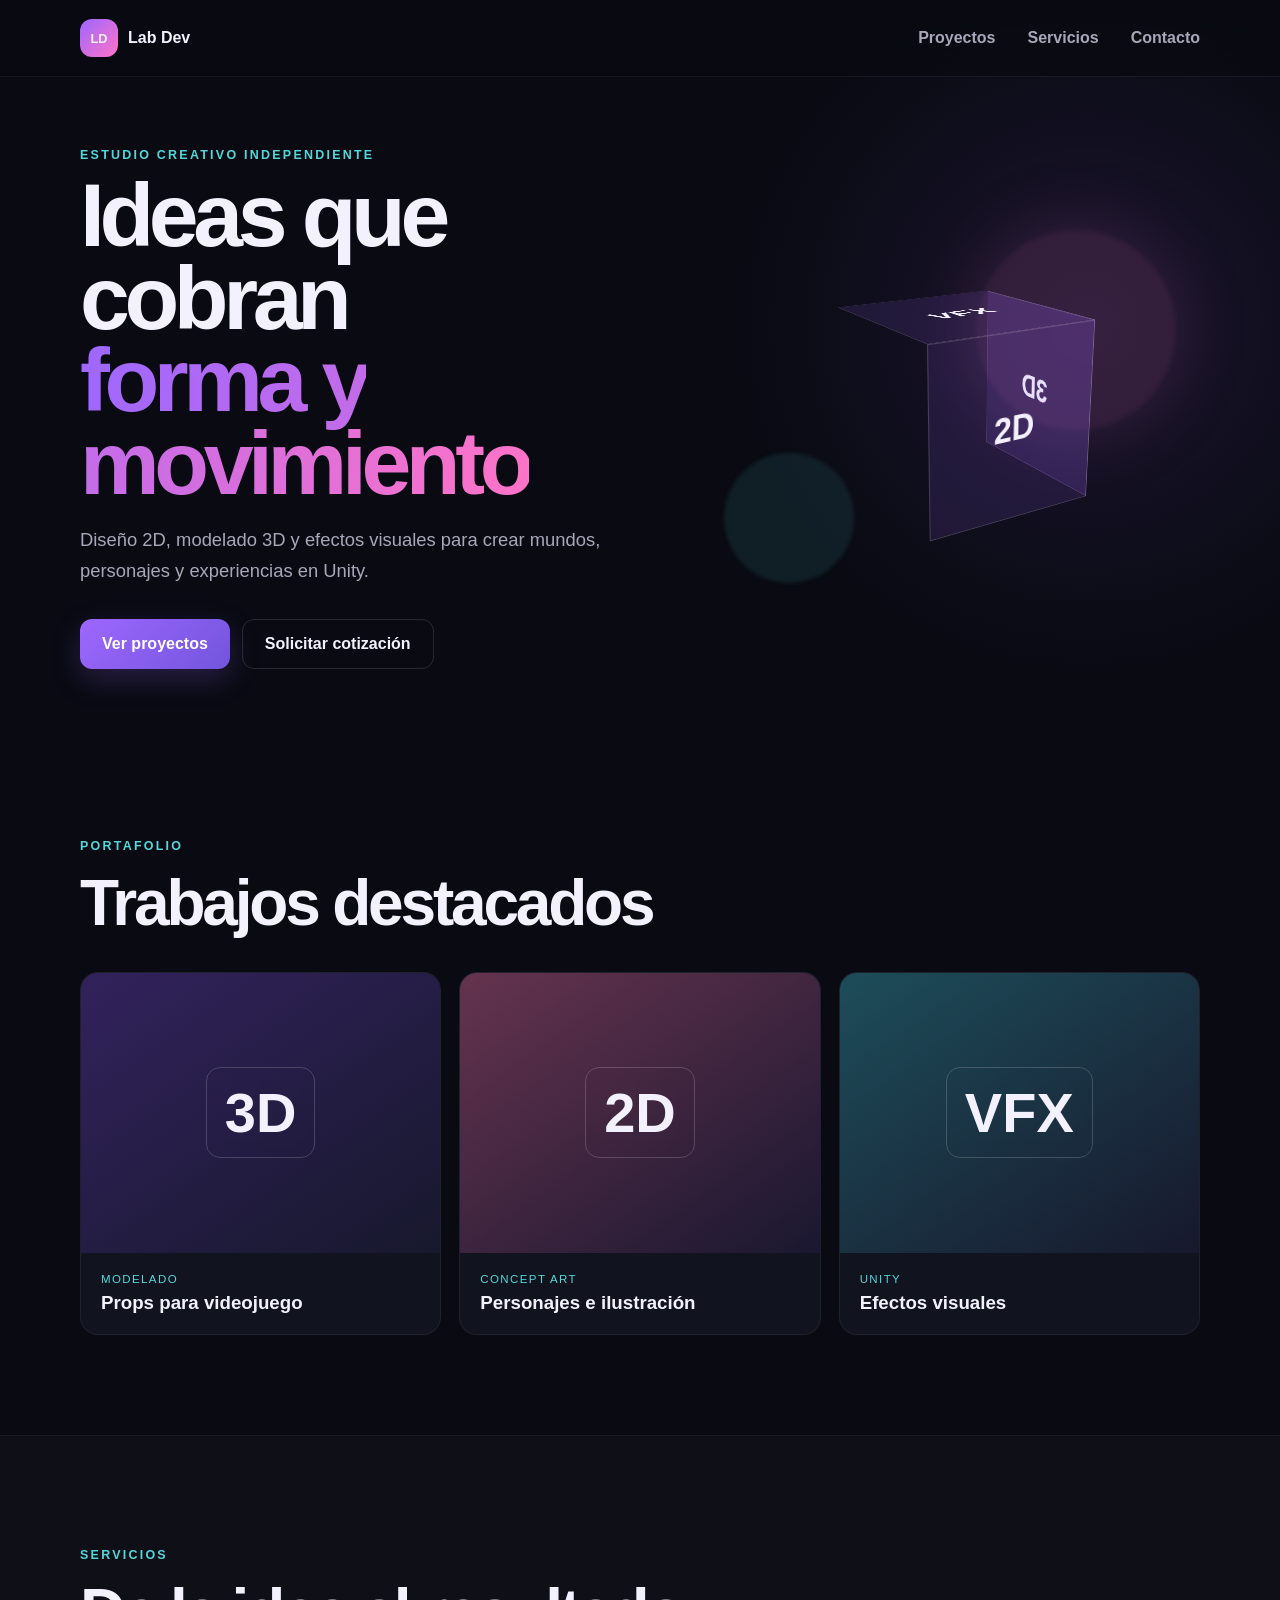
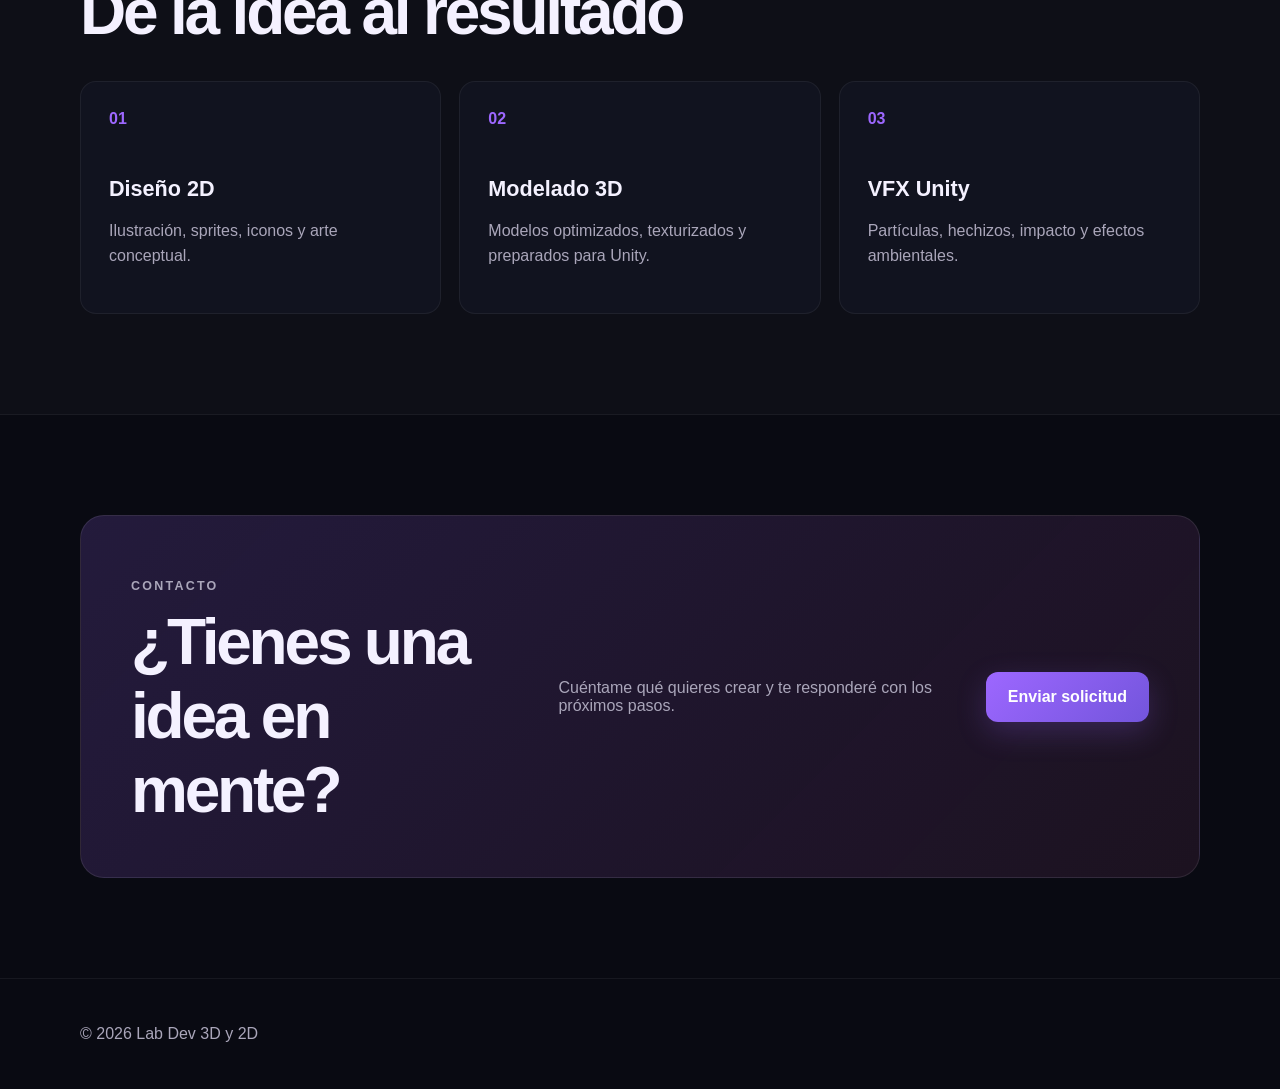
==== index.html @ 8b444a2e "Crear la primera versión del portafolio Lab Dev 3D y 2D" ====
<!doctype html>
<html lang="es">
<head>
  <meta charset="UTF-8">
  <meta name="viewport" content="width=device-width, initial-scale=1.0">
  <meta name="description" content="Lab Dev 3D y 2D — diseño, ilustración y efectos visuales para videojuegos.">
  <title>Lab Dev 3D y 2D</title>
  <link rel="stylesheet" href="styles.css">
</head>
<body>
  <header class="header">
    <nav class="nav container" aria-label="Navegación principal">
      <a class="brand" href="#inicio" aria-label="Ir al inicio">
        <span class="brand-mark">LD</span>
        <span>Lab Dev</span>
      </a>
      <button class="menu-toggle" type="button" aria-label="Abrir menú" aria-expanded="false">☰</button>
      <div class="nav-links">
        <a href="#proyectos">Proyectos</a>
        <a href="#servicios">Servicios</a>
        <a href="#contacto">Contacto</a>
      </div>
    </nav>
  </header>

  <main>
    <section class="hero container" id="inicio">
      <div class="hero-copy">
        <p class="eyebrow">Estudio creativo independiente</p>
        <h1>Ideas que cobran<br><span>forma y movimiento</span></h1>
        <p class="hero-text">Diseño 2D, modelado 3D y efectos visuales para crear mundos, personajes y experiencias en Unity.</p>
        <div class="hero-actions">
          <a class="button button-primary" href="#proyectos">Ver proyectos</a>
          <a class="button button-secondary" href="#contacto">Solicitar cotización</a>
        </div>
      </div>
      <div class="hero-art" aria-label="Representación visual del estudio">
        <div class="orb orb-one"></div>
        <div class="orb orb-two"></div>
        <div class="cube">
          <div class="cube-face cube-front">2D</div>
          <div class="cube-face cube-right">3D</div>
          <div class="cube-face cube-top">VFX</div>
        </div>
      </div>
    </section>

    <section class="section container" id="proyectos">
      <div class="section-heading">
        <div>
          <p class="eyebrow">Portafolio</p>
          <h2>Trabajos destacados</h2>
        </div>
      </div>
      <div class="project-grid">
        <article class="project-card">
          <div class="project-preview preview-3d"><span>3D</span></div>
          <div class="project-info"><p>Modelado</p><h3>Props para videojuego</h3></div>
        </article>
        <article class="project-card">
          <div class="project-preview preview-2d"><span>2D</span></div>
          <div class="project-info"><p>Concept art</p><h3>Personajes e ilustración</h3></div>
        </article>
        <article class="project-card">
          <div class="project-preview preview-vfx"><span>VFX</span></div>
          <div class="project-info"><p>Unity</p><h3>Efectos visuales</h3></div>
        </article>
      </div>
    </section>

    <section class="section services" id="servicios">
      <div class="container">
        <div class="section-heading">
          <div><p class="eyebrow">Servicios</p><h2>De la idea al resultado</h2></div>
        </div>
        <div class="service-grid">
          <article><span>01</span><h3>Diseño 2D</h3><p>Ilustración, sprites, iconos y arte conceptual.</p></article>
          <article><span>02</span><h3>Modelado 3D</h3><p>Modelos optimizados, texturizados y preparados para Unity.</p></article>
          <article><span>03</span><h3>VFX Unity</h3><p>Partículas, hechizos, impacto y efectos ambientales.</p></article>
        </div>
      </div>
    </section>

    <section class="section container" id="contacto">
      <div class="contact-panel">
        <div><p class="eyebrow">Contacto</p><h2>¿Tienes una idea en mente?</h2></div>
        <p>Cuéntame qué quieres crear y te responderé con los próximos pasos.</p>
        <a class="button button-primary" href="mailto:contacto@labdev.com">Enviar solicitud</a>
      </div>
    </section>
  </main>

  <footer class="footer">
    <div class="container"><p>© <span id="year"></span> Lab Dev 3D y 2D</p></div>
  </footer>
  <script src="script.js"></script>
</body>
</html>
---- styles.css ----
:root {
  --bg: #090a12;
  --surface: #11131f;
  --text: #f4f1ff;
  --muted: #aaa6ba;
  --purple: #9d67ff;
  --pink: #ff73c7;
  --cyan: #54d7da;
}

* { box-sizing: border-box; }
html { scroll-behavior: smooth; }
body {
  margin: 0;
  font-family: Inter, Arial, sans-serif;
  color: var(--text);
  background:
    radial-gradient(circle at 85% 12%, rgba(157, 103, 255, .12), transparent 22rem),
    var(--bg);
}
.container { width: min(1120px, calc(100% - 40px)); margin-inline: auto; }
.header { position: sticky; top: 0; z-index: 20; backdrop-filter: blur(14px); background: rgba(9, 10, 18, .82); border-bottom: 1px solid rgba(255,255,255,.06); }
.nav { height: 76px; display: flex; align-items: center; justify-content: space-between; }
.brand { display: flex; align-items: center; gap: 10px; color: var(--text); text-decoration: none; font-weight: 800; }
.brand-mark { display:grid; place-items:center; width:38px; height:38px; border-radius:12px; background:linear-gradient(135deg,var(--purple),var(--pink)); font-size:.8rem; }
.nav-links { display: flex; gap: 32px; }
.nav-links a { color: var(--muted); text-decoration: none; font-weight: 700; }
.nav-links a:hover { color: var(--text); }
.menu-toggle { display:none; border:0; background:none; color:white; font-size:1.5rem; }
.hero { min-height: 650px; display:grid; grid-template-columns: 1.15fr .85fr; align-items:center; }
.eyebrow { color: var(--cyan); font-size:.78rem; text-transform:uppercase; letter-spacing:.18em; font-weight:800; }
h1 { margin:12px 0 20px; font-size:clamp(3.2rem,7vw,6.6rem); line-height:.92; letter-spacing:-.06em; }
h1 span { color:transparent; background:linear-gradient(100deg,var(--purple),var(--pink)); background-clip:text; }
.hero-text { max-width:580px; color:var(--muted); font-size:1.15rem; line-height:1.7; }
.hero-actions { display:flex; gap:12px; margin-top:32px; }
.button { display:inline-flex; justify-content:center; align-items:center; min-height:50px; padding:0 22px; border-radius:12px; text-decoration:none; font-weight:800; }
.button-primary { color:white; background:linear-gradient(135deg,var(--purple),#7355dc); box-shadow:0 10px 30px rgba(157,103,255,.22); }
.button-secondary { color:var(--text); border:1px solid rgba(255,255,255,.12); }
.hero-art { position:relative; height:430px; perspective:800px; }
.cube { position:absolute; width:180px; height:180px; left:50%; top:50%; transform-style:preserve-3d; transform:translate(-50%,-50%) rotateX(-18deg) rotateY(32deg); }
.cube-face { position:absolute; inset:0; display:grid; place-items:center; font-size:2.2rem; font-weight:900; border:1px solid rgba(255,255,255,.16); background:rgba(157,103,255,.12); }
.cube-front { transform:translateZ(90px); }
.cube-right { transform:rotateY(90deg) translateZ(90px); }
.cube-top { transform:rotateX(90deg) translateZ(90px); }
.orb { position:absolute; border-radius:50%; filter:blur(2px); }
.orb-one { width:200px; height:200px; right:5%; top:10%; background:rgba(255,115,199,.12); box-shadow:0 0 80px rgba(255,115,199,.15); }
.orb-two { width:130px; height:130px; left:0; bottom:8%; background:rgba(84,215,218,.10); }
.section { padding-block:100px; }
.section-heading { display:flex; justify-content:space-between; align-items:end; margin-bottom:32px; }
.section-heading h2, .contact-panel h2 { margin:8px 0 0; font-size:clamp(2.2rem,5vw,4.2rem); letter-spacing:-.05em; }
.project-grid { display:grid; grid-template-columns:repeat(3,1fr); gap:18px; }
.project-card { overflow:hidden; border-radius:18px; background:var(--surface); border:1px solid rgba(255,255,255,.06); }
.project-preview { height:280px; display:grid; place-items:center; font-size:3.5rem; font-weight:900; }
.project-preview span { padding:12px 18px; border:1px solid rgba(255,255,255,.18); border-radius:14px; backdrop-filter:blur(8px); }
.preview-3d { background:linear-gradient(145deg,#32225c,#17182d); }
.preview-2d { background:linear-gradient(145deg,#65334e,#1a1730); }
.preview-vfx { background:linear-gradient(145deg,#1d4d59,#17182d); }
.project-info { padding:20px; }
.project-info p { margin:0 0 7px; color:var(--cyan); text-transform:uppercase; letter-spacing:.12em; font-size:.72rem; }
.project-info h3 { margin:0; }
.services { background:rgba(255,255,255,.018); border-block:1px solid rgba(255,255,255,.05); }
.service-grid { display:grid; grid-template-columns:repeat(3,1fr); gap:18px; }
.service-grid article { padding:28px; border-radius:16px; background:var(--surface); border:1px solid rgba(255,255,255,.06); }
.service-grid span { color:var(--purple); font-weight:900; }
.service-grid h3 { margin:48px 0 10px; font-size:1.35rem; }
.service-grid p { color:var(--muted); line-height:1.6; }
.contact-panel { display:grid; grid-template-columns:1fr 1fr auto; gap:30px; align-items:center; padding:50px; border-radius:24px; background:linear-gradient(135deg,rgba(157,103,255,.18),rgba(255,115,199,.08)); border:1px solid rgba(255,255,255,.09); }
.contact-panel p { color:var(--muted); }
.footer { border-top:1px solid rgba(255,255,255,.06); color:var(--muted); padding:30px 0; }

@media (max-width: 800px) {
  .menu-toggle { display:block; }
  .nav-links { display:none; position:absolute; top:76px; left:20px; right:20px; flex-direction:column; gap:0; padding:10px; background:#11131f; border-radius:14px; }
  .nav-links.open { display:flex; }
  .nav-links a { padding:14px; }
  .hero { grid-template-columns:1fr; padding-top:70px; }
  .hero-art { height:380px; }
  .project-grid, .service-grid { grid-template-columns:1fr; }
  .contact-panel { grid-template-columns:1fr; }
}
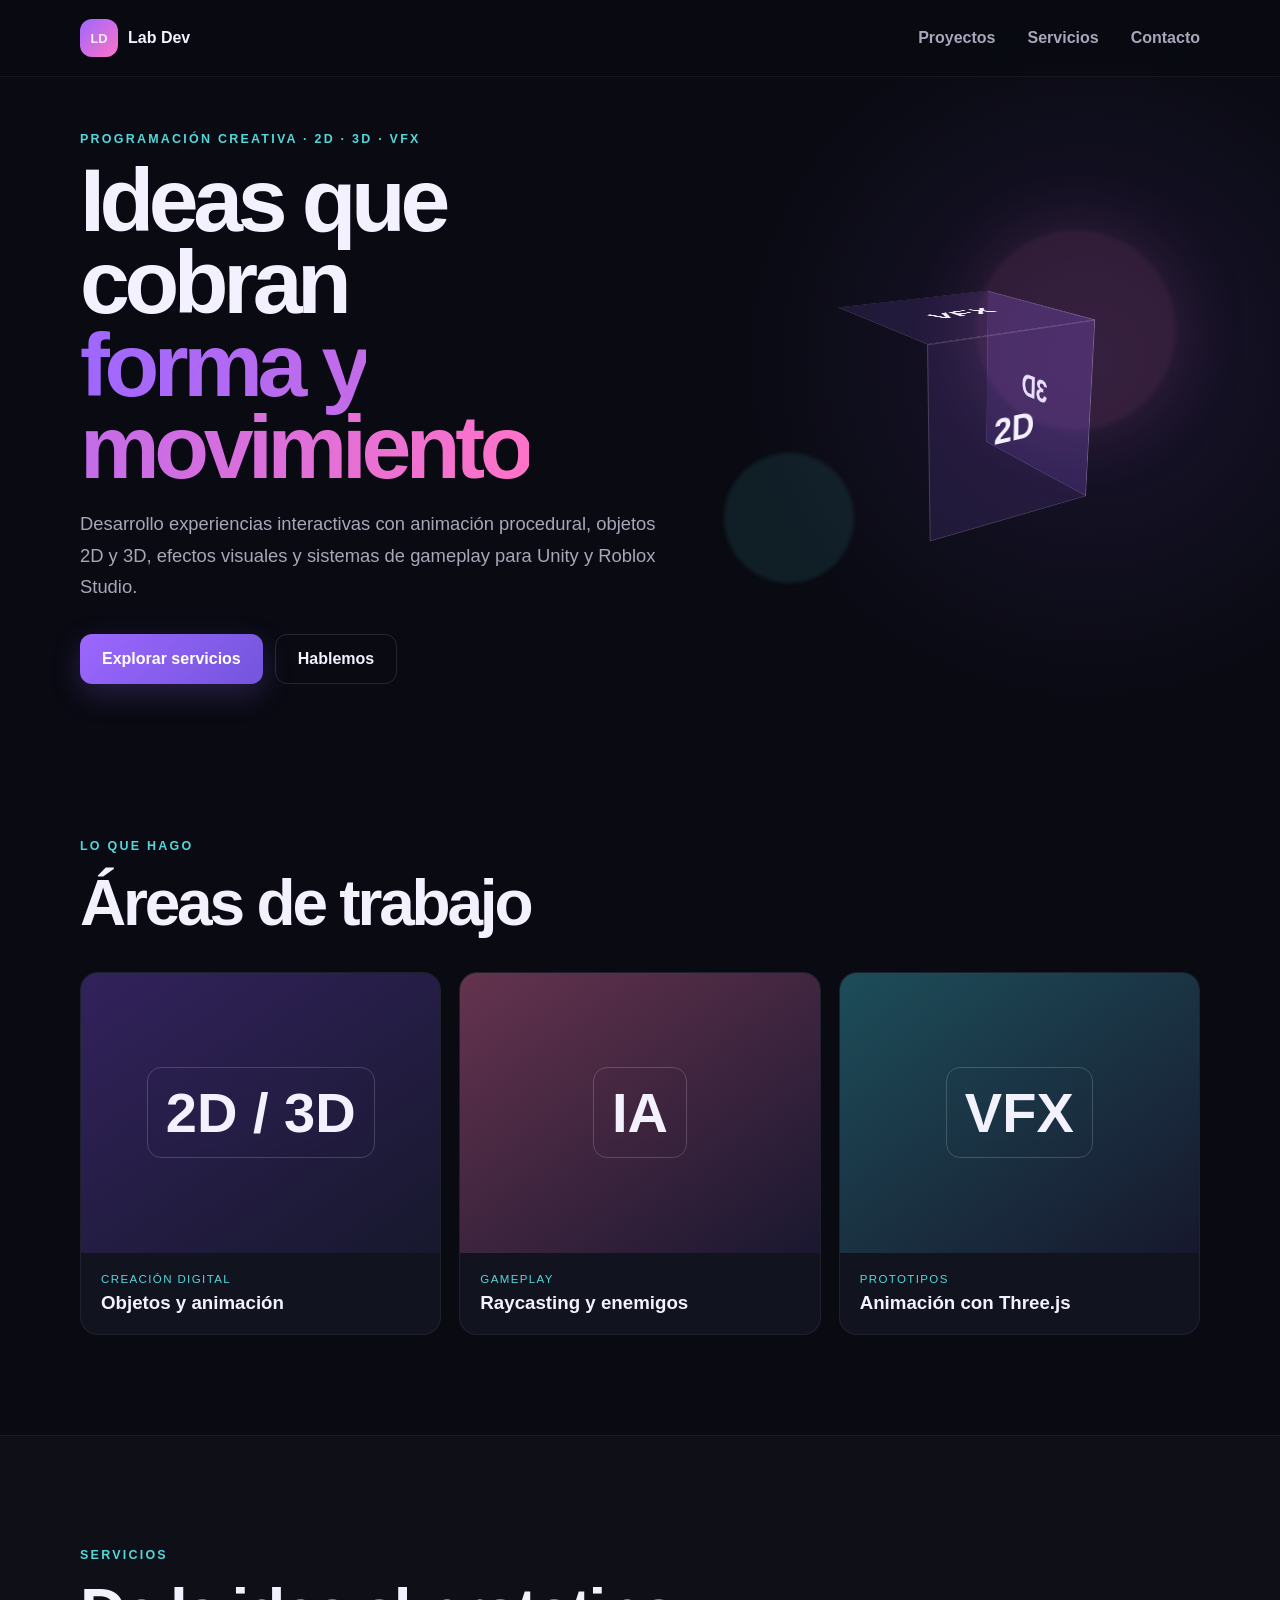
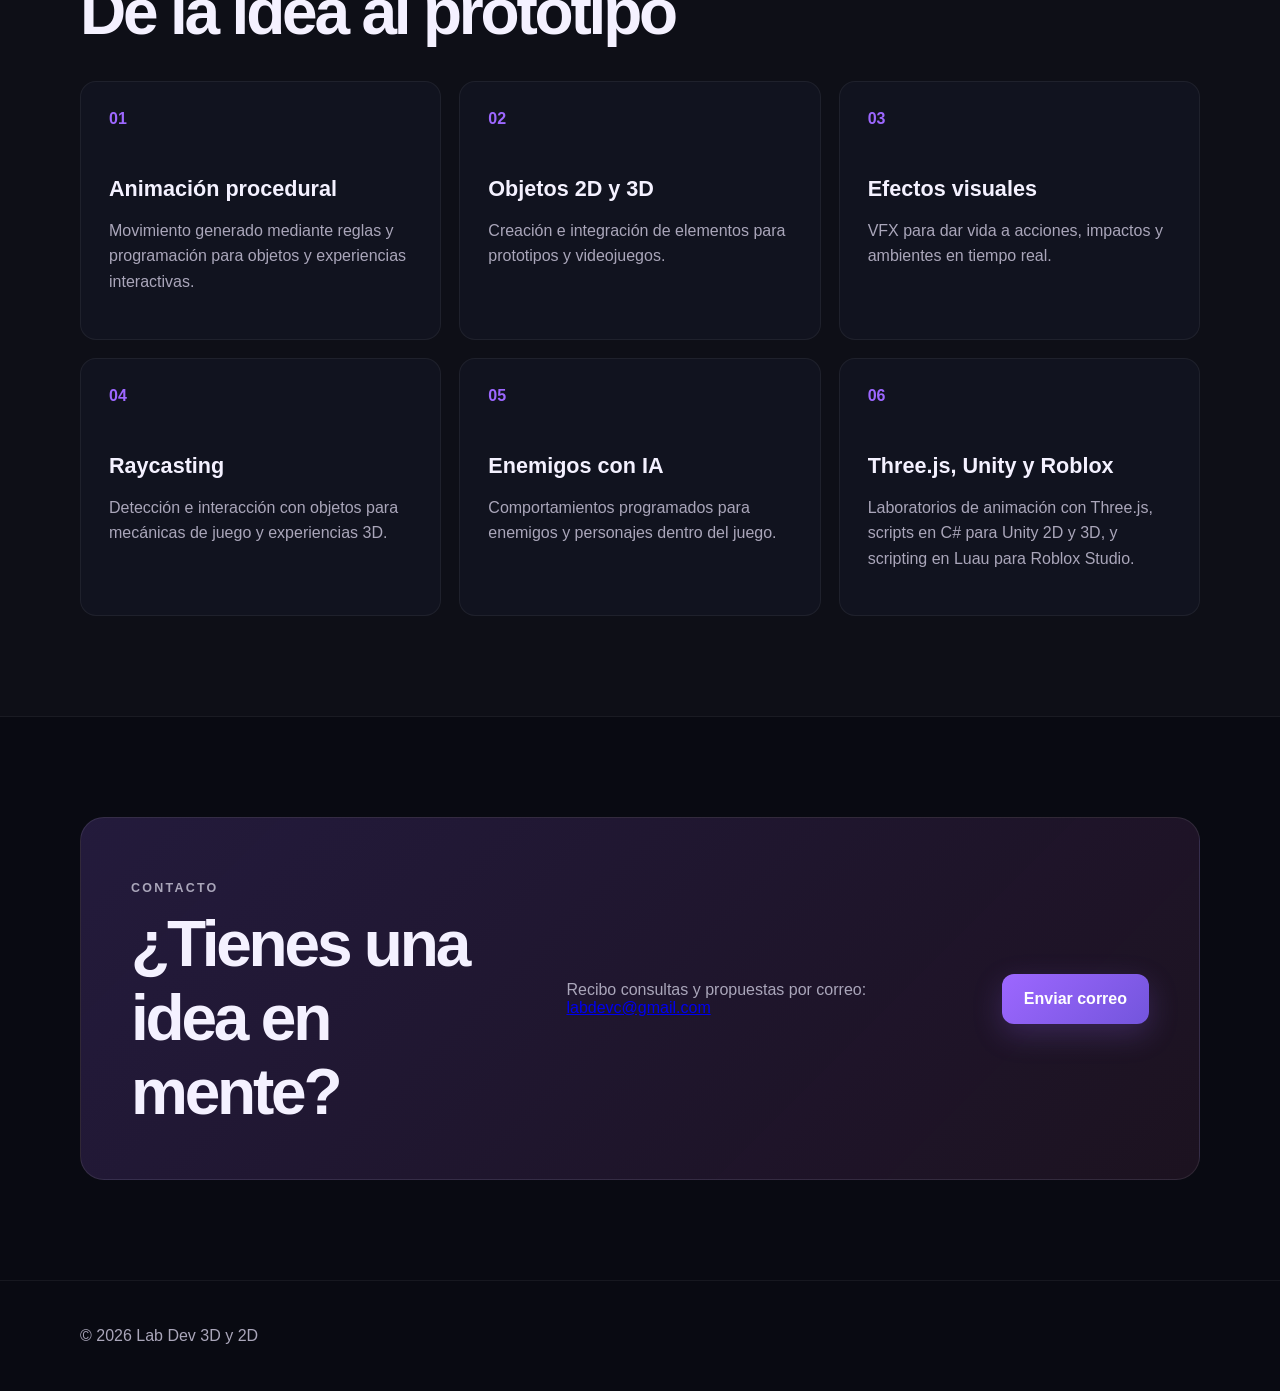
==== commit 2b2b3cc0: "Actualizar contenido del portafolio Co-authored-by: Copilot <223556219+Copilot@users.noreply.github." ====
--- a/index.html
+++ b/index.html
@@ -3,8 +3,8 @@
 <head>
   <meta charset="UTF-8">
   <meta name="viewport" content="width=device-width, initial-scale=1.0">
-  <meta name="description" content="Lab Dev 3D y 2D — diseño, ilustración y efectos visuales para videojuegos.">
-  <title>Lab Dev 3D y 2D</title>
+  <meta name="description" content="Programación de animaciones procedurales, objetos 2D y 3D, VFX y experiencias interactivas con Three.js, Unity y Roblox Studio.">
+  <title>Lab Dev | Programación, 2D, 3D y VFX</title>
   <link rel="stylesheet" href="styles.css">
 </head>
 <body>
@@ -26,12 +26,12 @@
   <main>
     <section class="hero container" id="inicio">
       <div class="hero-copy">
-        <p class="eyebrow">Estudio creativo independiente</p>
+        <p class="eyebrow">Programación creativa · 2D · 3D · VFX</p>
         <h1>Ideas que cobran<br><span>forma y movimiento</span></h1>
-        <p class="hero-text">Diseño 2D, modelado 3D y efectos visuales para crear mundos, personajes y experiencias en Unity.</p>
+        <p class="hero-text">Desarrollo experiencias interactivas con animación procedural, objetos 2D y 3D, efectos visuales y sistemas de gameplay para Unity y Roblox Studio.</p>
         <div class="hero-actions">
-          <a class="button button-primary" href="#proyectos">Ver proyectos</a>
-          <a class="button button-secondary" href="#contacto">Solicitar cotización</a>
+          <a class="button button-primary" href="#servicios">Explorar servicios</a>
+          <a class="button button-secondary" href="#contacto">Hablemos</a>
         </div>
       </div>
       <div class="hero-art" aria-label="Representación visual del estudio">
@@ -48,22 +48,22 @@
     <section class="section container" id="proyectos">
       <div class="section-heading">
         <div>
-          <p class="eyebrow">Portafolio</p>
-          <h2>Trabajos destacados</h2>
+          <p class="eyebrow">Lo que hago</p>
+          <h2>Áreas de trabajo</h2>
         </div>
       </div>
       <div class="project-grid">
         <article class="project-card">
-          <div class="project-preview preview-3d"><span>3D</span></div>
-          <div class="project-info"><p>Modelado</p><h3>Props para videojuego</h3></div>
+          <div class="project-preview preview-3d"><span>2D / 3D</span></div>
+          <div class="project-info"><p>Creación digital</p><h3>Objetos y animación</h3></div>
         </article>
         <article class="project-card">
-          <div class="project-preview preview-2d"><span>2D</span></div>
-          <div class="project-info"><p>Concept art</p><h3>Personajes e ilustración</h3></div>
+          <div class="project-preview preview-2d"><span>IA</span></div>
+          <div class="project-info"><p>Gameplay</p><h3>Raycasting y enemigos</h3></div>
         </article>
         <article class="project-card">
           <div class="project-preview preview-vfx"><span>VFX</span></div>
-          <div class="project-info"><p>Unity</p><h3>Efectos visuales</h3></div>
+          <div class="project-info"><p>Prototipos</p><h3>Animación con Three.js</h3></div>
         </article>
       </div>
     </section>
@@ -71,12 +71,15 @@
     <section class="section services" id="servicios">
       <div class="container">
         <div class="section-heading">
-          <div><p class="eyebrow">Servicios</p><h2>De la idea al resultado</h2></div>
+          <div><p class="eyebrow">Servicios</p><h2>De la idea al prototipo</h2></div>
         </div>
         <div class="service-grid">
-          <article><span>01</span><h3>Diseño 2D</h3><p>Ilustración, sprites, iconos y arte conceptual.</p></article>
-          <article><span>02</span><h3>Modelado 3D</h3><p>Modelos optimizados, texturizados y preparados para Unity.</p></article>
-          <article><span>03</span><h3>VFX Unity</h3><p>Partículas, hechizos, impacto y efectos ambientales.</p></article>
+          <article><span>01</span><h3>Animación procedural</h3><p>Movimiento generado mediante reglas y programación para objetos y experiencias interactivas.</p></article>
+          <article><span>02</span><h3>Objetos 2D y 3D</h3><p>Creación e integración de elementos para prototipos y videojuegos.</p></article>
+          <article><span>03</span><h3>Efectos visuales</h3><p>VFX para dar vida a acciones, impactos y ambientes en tiempo real.</p></article>
+          <article><span>04</span><h3>Raycasting</h3><p>Detección e interacción con objetos para mecánicas de juego y experiencias 3D.</p></article>
+          <article><span>05</span><h3>Enemigos con IA</h3><p>Comportamientos programados para enemigos y personajes dentro del juego.</p></article>
+          <article><span>06</span><h3>Three.js, Unity y Roblox</h3><p>Laboratorios de animación con Three.js, scripts en C# para Unity 2D y 3D, y scripting en Luau para Roblox Studio.</p></article>
         </div>
       </div>
     </section>
@@ -84,8 +87,8 @@
     <section class="section container" id="contacto">
       <div class="contact-panel">
         <div><p class="eyebrow">Contacto</p><h2>¿Tienes una idea en mente?</h2></div>
-        <p>Cuéntame qué quieres crear y te responderé con los próximos pasos.</p>
-        <a class="button button-primary" href="mailto:contacto@labdev.com">Enviar solicitud</a>
+        <p>Recibo consultas y propuestas por correo: <a href="mailto:labdevc@gmail.com">labdevc@gmail.com</a></p>
+        <a class="button button-primary" href="mailto:labdevc@gmail.com">Enviar correo</a>
       </div>
     </section>
   </main>
